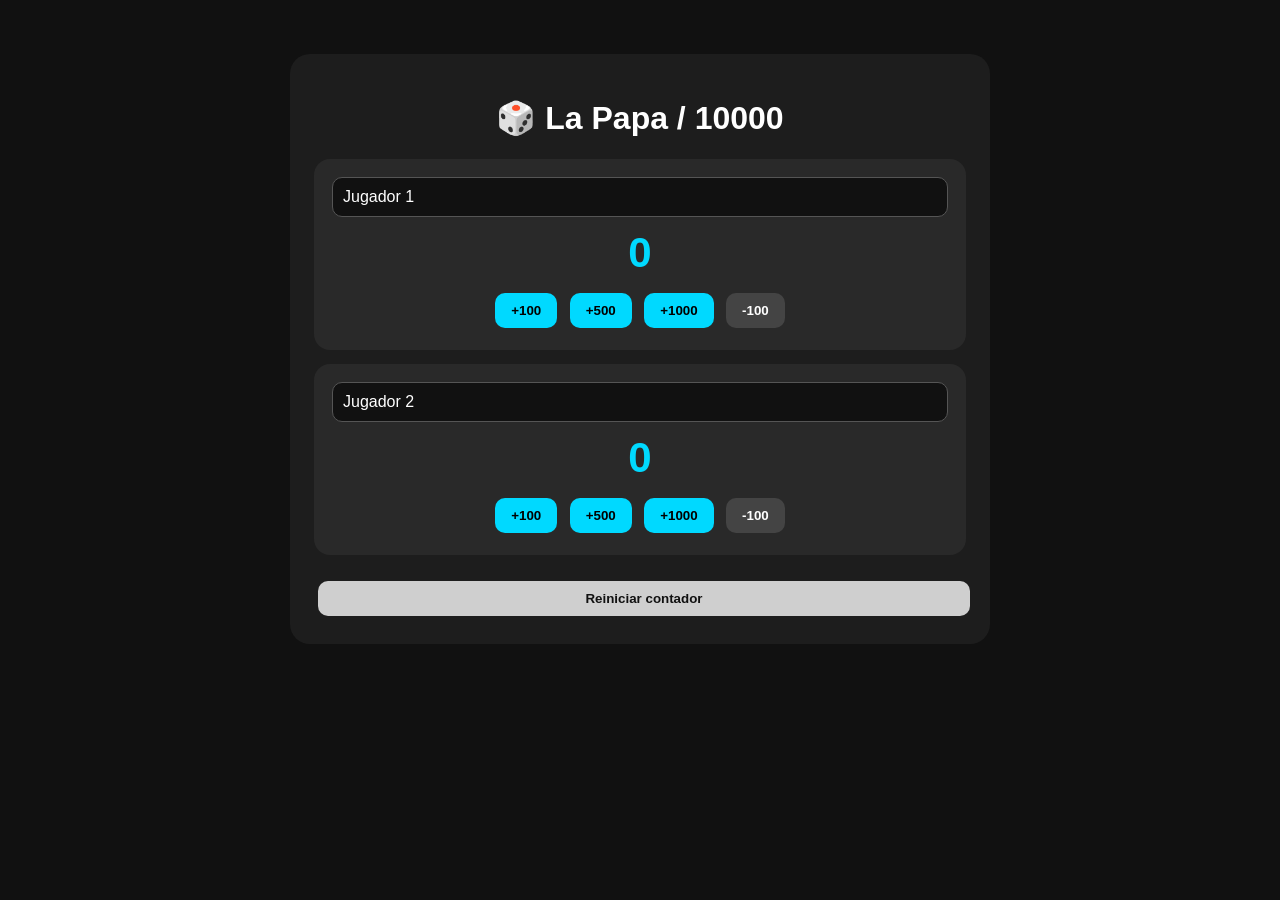
==== contador.html @ 62fe68de "Agregar contador para La Papa / 10000" ====
<!DOCTYPE html>
<html lang="es">
<head>
    <meta charset="UTF-8">
    <meta name="viewport" content="width=device-width, initial-scale=1.0">
    <title>Contador - La Papa / 10000</title>
    <style>
        * { box-sizing: border-box; }
        body {
            margin: 0;
            font-family: Arial, sans-serif;
            background: #111;
            color: white;
            padding: 24px;
        }
        .contenedor {
            width: 100%;
            max-width: 700px;
            margin: 30px auto;
            background: #1d1d1d;
            padding: 24px;
            border-radius: 20px;
        }
        h1 { text-align: center; }
        .jugador {
            background: #292929;
            padding: 18px;
            margin: 14px 0;
            border-radius: 16px;
        }
        .nombre {
            width: 100%;
            padding: 10px;
            border-radius: 10px;
            border: 1px solid #555;
            background: #111;
            color: white;
            font-size: 16px;
        }
        .puntos {
            font-size: 42px;
            text-align: center;
            margin: 12px 0;
            font-weight: bold;
            color: #00d9ff;
        }
        button {
            padding: 10px 16px;
            margin: 4px;
            border: none;
            border-radius: 10px;
            cursor: pointer;
            font-weight: bold;
        }
        .botones { text-align: center; }
        .sumar { background: #00d9ff; color: #000; }
        .restar { background: #444; color: white; }
        .reiniciar { background: #cfcfcf; color: #111; width: 100%; margin-top: 12px; }
    </style>
</head>
<body>
    <main class="contenedor">
        <h1>🎲 La Papa / 10000</h1>

        <div class="jugador">
            <input class="nombre" value="Jugador 1" aria-label="Nombre del jugador 1">
            <div class="puntos" id="puntos1">0</div>
            <div class="botones">
                <button class="sumar" onclick="cambiar(1, 100)">+100</button>
                <button class="sumar" onclick="cambiar(1, 500)">+500</button>
                <button class="sumar" onclick="cambiar(1, 1000)">+1000</button>
                <button class="restar" onclick="cambiar(1, -100)">-100</button>
            </div>
        </div>

        <div class="jugador">
            <input class="nombre" value="Jugador 2" aria-label="Nombre del jugador 2">
            <div class="puntos" id="puntos2">0</div>
            <div class="botones">
                <button class="sumar" onclick="cambiar(2, 100)">+100</button>
                <button class="sumar" onclick="cambiar(2, 500)">+500</button>
                <button class="sumar" onclick="cambiar(2, 1000)">+1000</button>
                <button class="restar" onclick="cambiar(2, -100)">-100</button>
            </div>
        </div>

        <button class="reiniciar" onclick="reiniciar()">Reiniciar contador</button>
    </main>

    <script>
        let puntos = [0, 0];

        function cambiar(jugador, cantidad) {
            puntos[jugador - 1] += cantidad;
            document.getElementById('puntos' + jugador).textContent = puntos[jugador - 1];
        }

        function reiniciar() {
            puntos = [0, 0];
            document.getElementById('puntos1').textContent = '0';
            document.getElementById('puntos2').textContent = '0';
        }
    </script>
</body>
</html>
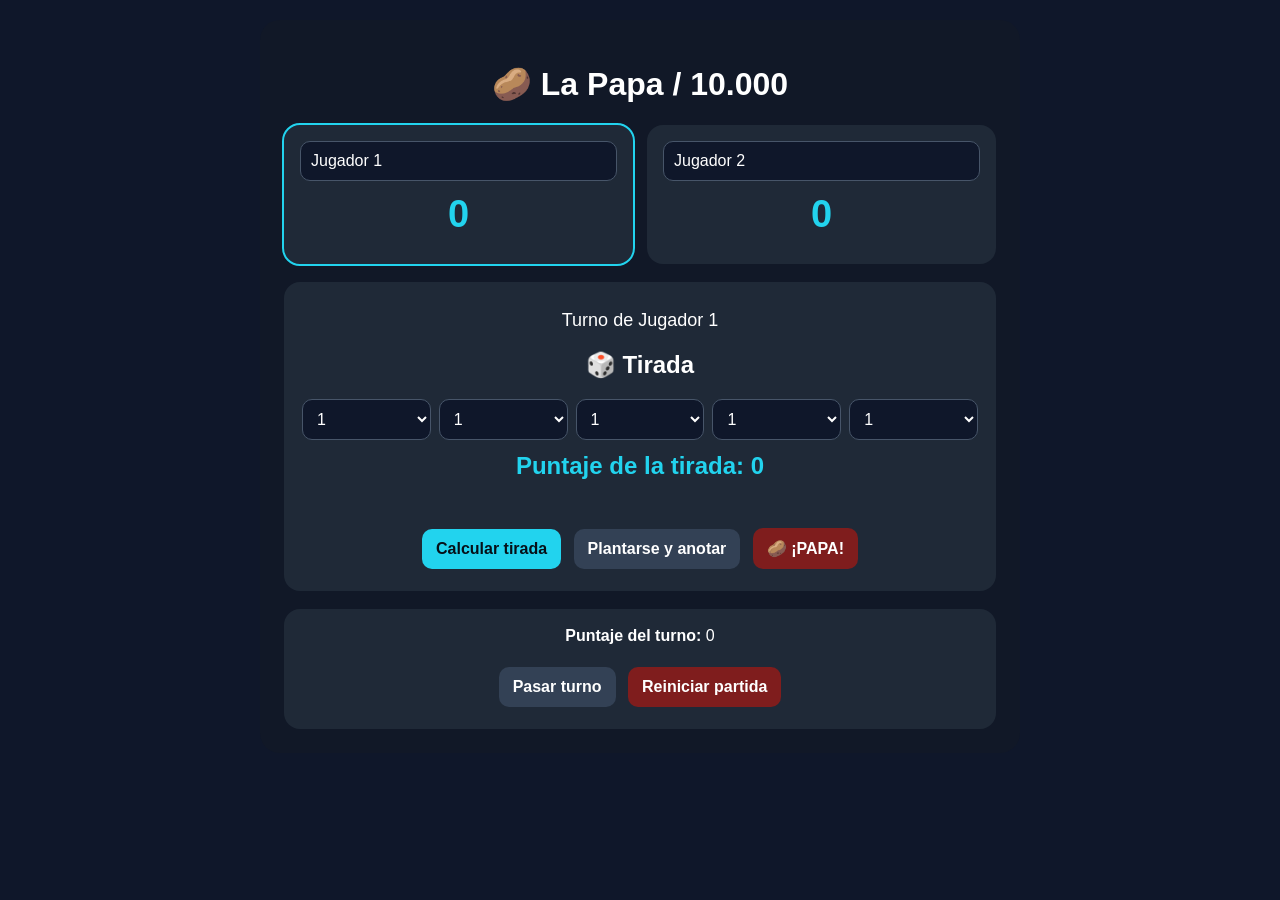
==== commit b51114e5: "Rehacer contador de La Papa siguiendo las reglas" ====
--- a/contador.html
+++ b/contador.html
@@ -3,103 +3,270 @@
 <head>
     <meta charset="UTF-8">
     <meta name="viewport" content="width=device-width, initial-scale=1.0">
-    <title>Contador - La Papa / 10000</title>
+    <title>La Papa / 10.000</title>
     <style>
         * { box-sizing: border-box; }
         body {
             margin: 0;
+            padding: 20px;
             font-family: Arial, sans-serif;
-            background: #111;
+            background: #0f172a;
             color: white;
-            padding: 24px;
         }
         .contenedor {
-            width: 100%;
-            max-width: 700px;
-            margin: 30px auto;
-            background: #1d1d1d;
+            max-width: 760px;
+            margin: auto;
+            background: #111827;
             padding: 24px;
             border-radius: 20px;
         }
-        h1 { text-align: center; }
+        h1, h2 { text-align: center; }
+        .jugadores {
+            display: grid;
+            grid-template-columns: repeat(2, 1fr);
+            gap: 14px;
+        }
         .jugador {
-            background: #292929;
-            padding: 18px;
-            margin: 14px 0;
+            background: #1f2937;
+            padding: 16px;
             border-radius: 16px;
-        }
-        .nombre {
+            text-align: center;
+        }
+        input, select, button {
+            font: inherit;
+        }
+        .nombre, select {
             width: 100%;
             padding: 10px;
+            border: 1px solid #475569;
             border-radius: 10px;
-            border: 1px solid #555;
-            background: #111;
+            background: #0f172a;
             color: white;
-            font-size: 16px;
         }
         .puntos {
-            font-size: 42px;
-            text-align: center;
+            font-size: 38px;
+            font-weight: bold;
+            color: #22d3ee;
             margin: 12px 0;
-            font-weight: bold;
-            color: #00d9ff;
+        }
+        .activo {
+            outline: 2px solid #22d3ee;
+        }
+        .seccion {
+            margin-top: 18px;
+            padding: 18px;
+            background: #1f2937;
+            border-radius: 16px;
+        }
+        .dados {
+            display: grid;
+            grid-template-columns: repeat(5, 1fr);
+            gap: 8px;
+            margin: 12px 0;
         }
         button {
-            padding: 10px 16px;
-            margin: 4px;
-            border: none;
+            padding: 11px 14px;
+            border: 0;
             border-radius: 10px;
             cursor: pointer;
             font-weight: bold;
-        }
-        .botones { text-align: center; }
-        .sumar { background: #00d9ff; color: #000; }
-        .restar { background: #444; color: white; }
-        .reiniciar { background: #cfcfcf; color: #111; width: 100%; margin-top: 12px; }
+            margin: 4px;
+        }
+        .principal { background: #22d3ee; color: #061018; }
+        .secundario { background: #334155; color: white; }
+        .peligro { background: #7f1d1d; color: white; }
+        .turno {
+            text-align: center;
+            font-size: 18px;
+            margin: 10px 0;
+        }
+        .resultado {
+            text-align: center;
+            font-size: 24px;
+            color: #22d3ee;
+            font-weight: bold;
+        }
+        .mensaje {
+            text-align: center;
+            min-height: 24px;
+            margin: 10px 0;
+        }
+        @media (max-width: 600px) {
+            .jugadores, .dados { grid-template-columns: 1fr; }
+            .dados { grid-template-columns: repeat(5, 1fr); }
+        }
     </style>
 </head>
 <body>
-    <main class="contenedor">
-        <h1>🎲 La Papa / 10000</h1>
-
-        <div class="jugador">
-            <input class="nombre" value="Jugador 1" aria-label="Nombre del jugador 1">
+<main class="contenedor">
+    <h1>🥔 La Papa / 10.000</h1>
+
+    <div class="jugadores">
+        <section class="jugador activo" id="jugador1">
+            <input class="nombre" id="nombre1" value="Jugador 1">
             <div class="puntos" id="puntos1">0</div>
-            <div class="botones">
-                <button class="sumar" onclick="cambiar(1, 100)">+100</button>
-                <button class="sumar" onclick="cambiar(1, 500)">+500</button>
-                <button class="sumar" onclick="cambiar(1, 1000)">+1000</button>
-                <button class="restar" onclick="cambiar(1, -100)">-100</button>
-            </div>
+        </section>
+        <section class="jugador" id="jugador2">
+            <input class="nombre" id="nombre2" value="Jugador 2">
+            <div class="puntos" id="puntos2">0</div>
+        </section>
+    </div>
+
+    <section class="seccion">
+        <div class="turno" id="turno">Turno de Jugador 1</div>
+        <h2>🎲 Tirada</h2>
+        <div class="dados">
+            <select class="dado"><option>1</option><option>2</option><option>3</option><option>4</option><option>5</option><option>6</option></select>
+            <select class="dado"><option>1</option><option>2</option><option>3</option><option>4</option><option>5</option><option>6</option></select>
+            <select class="dado"><option>1</option><option>2</option><option>3</option><option>4</option><option>5</option><option>6</option></select>
+            <select class="dado"><option>1</option><option>2</option><option>3</option><option>4</option><option>5</option><option>6</option></select>
+            <select class="dado"><option>1</option><option>2</option><option>3</option><option>4</option><option>5</option><option>6</option></select>
         </div>
-
-        <div class="jugador">
-            <input class="nombre" value="Jugador 2" aria-label="Nombre del jugador 2">
-            <div class="puntos" id="puntos2">0</div>
-            <div class="botones">
-                <button class="sumar" onclick="cambiar(2, 100)">+100</button>
-                <button class="sumar" onclick="cambiar(2, 500)">+500</button>
-                <button class="sumar" onclick="cambiar(2, 1000)">+1000</button>
-                <button class="restar" onclick="cambiar(2, -100)">-100</button>
-            </div>
+        <div class="resultado" id="resultado">Puntaje de la tirada: 0</div>
+        <div class="mensaje" id="mensaje"></div>
+        <div style="text-align:center">
+            <button class="principal" onclick="calcularTirada()">Calcular tirada</button>
+            <button class="secundario" onclick="plantarse()">Plantarse y anotar</button>
+            <button class="peligro" onclick="papa()">🥔 ¡PAPA!</button>
         </div>
-
-        <button class="reiniciar" onclick="reiniciar()">Reiniciar contador</button>
-    </main>
-
-    <script>
-        let puntos = [0, 0];
-
-        function cambiar(jugador, cantidad) {
-            puntos[jugador - 1] += cantidad;
-            document.getElementById('puntos' + jugador).textContent = puntos[jugador - 1];
-        }
-
-        function reiniciar() {
-            puntos = [0, 0];
-            document.getElementById('puntos1').textContent = '0';
-            document.getElementById('puntos2').textContent = '0';
-        }
-    </script>
+    </section>
+
+    <section class="seccion">
+        <div style="text-align:center">
+            <strong>Puntaje del turno: </strong><span id="puntajeTurno">0</span>
+            <br><br>
+            <button class="secundario" onclick="pasarTurno()">Pasar turno</button>
+            <button class="peligro" onclick="reiniciar()">Reiniciar partida</button>
+        </div>
+    </section>
+</main>
+
+<script>
+    const dados = document.querySelectorAll('.dado');
+    let puntos = [0, 0];
+    let jugadorActual = 0;
+    let turnoPuntos = 0;
+    let yaEntro = [false, false];
+
+    function nombre() {
+        return document.getElementById('nombre' + (jugadorActual + 1)).value || ('Jugador ' + (jugadorActual + 1));
+    }
+
+    function calcularPuntaje(valores) {
+        const cuenta = [0, 0, 0, 0, 0, 0, 0];
+        valores.forEach(v => cuenta[v]++);
+        let puntaje = 0;
+
+        // Escalera de 1 a 5 o de 2 a 6: 500 puntos.
+        if (valores.length === 5 &&
+            ((cuenta[1] && cuenta[2] && cuenta[3] && cuenta[4] && cuenta[5]) ||
+             (cuenta[2] && cuenta[3] && cuenta[4] && cuenta[5] && cuenta[6]))) {
+            return 500;
+        }
+
+        // Tríos. Se cuentan por tirada, sin mezclar dados de tiradas distintas.
+        for (let n = 1; n <= 6; n++) {
+            if (cuenta[n] >= 3) {
+                puntaje += n === 1 ? 1000 : n * 100;
+                if (cuenta[n] === 4) puntaje += n === 1 ? 1000 : n * 100;
+                if (cuenta[n] === 5) puntaje += n === 1 ? 1000 : n * 100;
+            }
+        }
+
+        // Unos y cincos que no forman parte de un trío.
+        if (cuenta[1] < 3) puntaje += cuenta[1] * 100;
+        if (cuenta[5] < 3) puntaje += cuenta[5] * 50;
+
+        return puntaje;
+    }
+
+    function calcularTirada() {
+        const valores = [...dados].map(d => Number(d.value));
+        const puntosTirada = calcularPuntaje(valores);
+        document.getElementById('resultado').textContent = 'Puntaje de la tirada: ' + puntosTirada;
+
+        if (puntosTirada === 0) {
+            document.getElementById('mensaje').textContent = 'No hay combinación que puntúe: perdés los puntos del turno.';
+            return;
+        }
+
+        turnoPuntos += puntosTirada;
+        document.getElementById('puntajeTurno').textContent = turnoPuntos;
+        document.getElementById('mensaje').textContent = 'Sumaste ' + puntosTirada + ' al turno. Podés seguir o plantarte.';
+
+        if (valores.every(v => v === 1 || v === 5 || valores.filter(x => x === v).length >= 3)) {
+            document.getElementById('mensaje').textContent += ' ¡Los 5 dados puntúan! Podés volver a tirar los 5.';
+        }
+    }
+
+    function plantarse() {
+        if (turnoPuntos === 0) {
+            document.getElementById('mensaje').textContent = 'Primero necesitás conseguir puntos en el turno.';
+            return;
+        }
+
+        if (!yaEntro[jugadorActual]) {
+            if (turnoPuntos < 750) {
+                document.getElementById('mensaje').textContent = 'Necesitás al menos 750 puntos en un solo turno para empezar a anotar.';
+                return;
+            }
+            yaEntro[jugadorActual] = true;
+        }
+
+        puntos[jugadorActual] += turnoPuntos;
+        actualizarMarcador();
+
+        if (puntos[jugadorActual] >= 5000) {
+            document.getElementById('mensaje').textContent = nombre() + ' llegó a 5000 y gana la partida. 🏆';
+            document.querySelectorAll('button').forEach(b => b.disabled = true);
+            return;
+        }
+
+        pasarTurno();
+    }
+
+    function papa() {
+        turnoPuntos = 0;
+        document.getElementById('puntajeTurno').textContent = '0';
+        document.getElementById('resultado').textContent = 'Puntaje de la tirada: 0';
+        document.getElementById('mensaje').textContent = '¡PAPA! Perdés todo lo acumulado en este turno.';
+        cambiarJugador();
+    }
+
+    function pasarTurno() {
+        turnoPuntos = 0;
+        document.getElementById('puntajeTurno').textContent = '0';
+        document.getElementById('resultado').textContent = 'Puntaje de la tirada: 0';
+        document.getElementById('mensaje').textContent = '';
+        cambiarJugador();
+    }
+
+    function cambiarJugador() {
+        jugadorActual = jugadorActual === 0 ? 1 : 0;
+        document.getElementById('jugador1').classList.toggle('activo', jugadorActual === 0);
+        document.getElementById('jugador2').classList.toggle('activo', jugadorActual === 1);
+        document.getElementById('turno').textContent = 'Turno de ' + nombre();
+    }
+
+    function actualizarMarcador() {
+        document.getElementById('puntos1').textContent = puntos[0];
+        document.getElementById('puntos2').textContent = puntos[1];
+    }
+
+    function reiniciar() {
+        puntos = [0, 0];
+        yaEntro = [false, false];
+        jugadorActual = 0;
+        turnoPuntos = 0;
+        actualizarMarcador();
+        document.getElementById('puntajeTurno').textContent = '0';
+        document.getElementById('resultado').textContent = 'Puntaje de la tirada: 0';
+        document.getElementById('mensaje').textContent = '';
+        document.getElementById('turno').textContent = 'Turno de ' + nombre();
+        document.getElementById('jugador1').classList.add('activo');
+        document.getElementById('jugador2').classList.remove('activo');
+        document.querySelectorAll('button').forEach(b => b.disabled = false);
+    }
+</script>
 </body>
 </html>
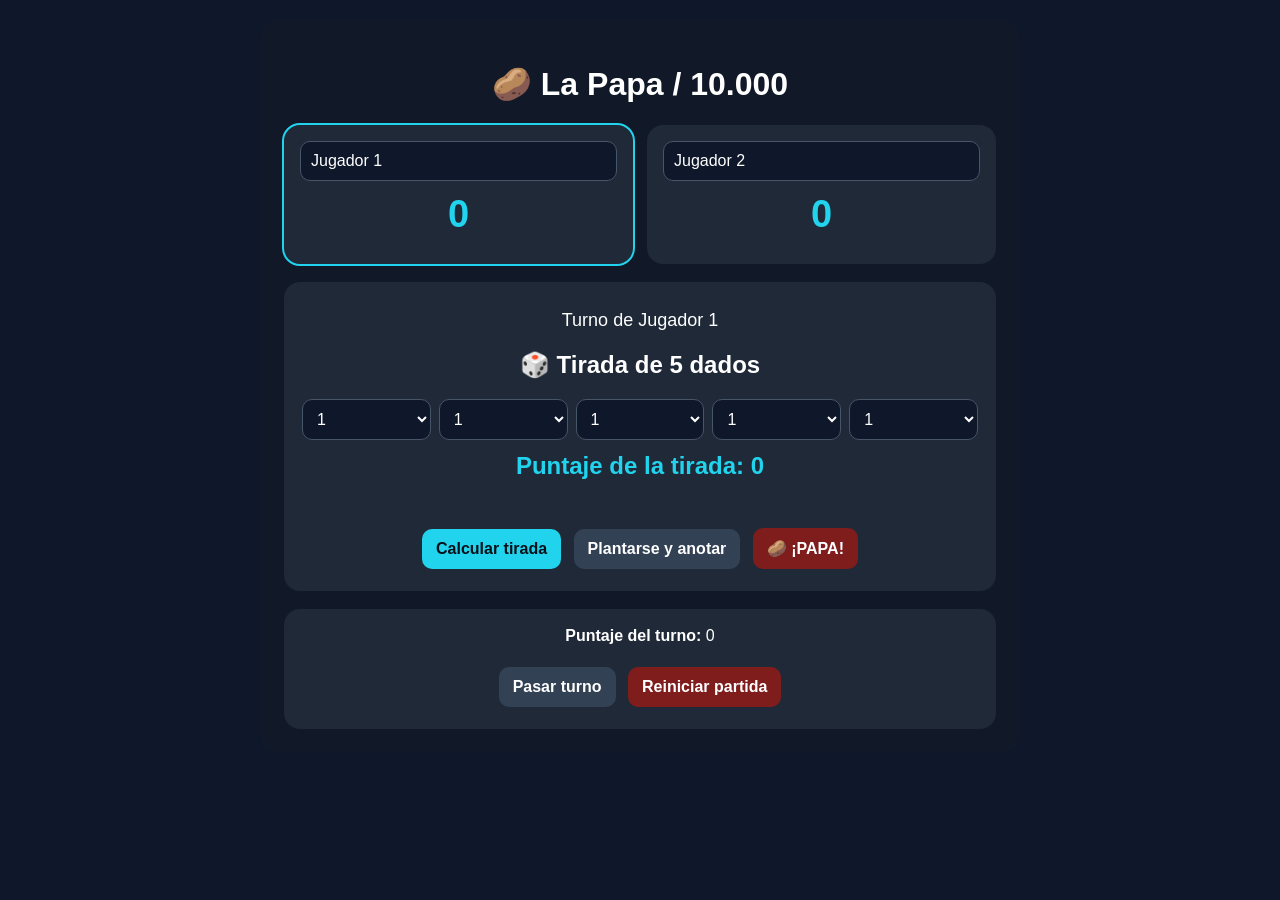
==== commit 7e5bb787: "Corregir puntuacion de La Papa" ====
--- a/contador.html
+++ b/contador.html
@@ -6,95 +6,26 @@
     <title>La Papa / 10.000</title>
     <style>
         * { box-sizing: border-box; }
-        body {
-            margin: 0;
-            padding: 20px;
-            font-family: Arial, sans-serif;
-            background: #0f172a;
-            color: white;
-        }
-        .contenedor {
-            max-width: 760px;
-            margin: auto;
-            background: #111827;
-            padding: 24px;
-            border-radius: 20px;
-        }
+        body { margin: 0; padding: 20px; font-family: Arial, sans-serif; background: #0f172a; color: white; }
+        .contenedor { max-width: 760px; margin: auto; background: #111827; padding: 24px; border-radius: 20px; }
         h1, h2 { text-align: center; }
-        .jugadores {
-            display: grid;
-            grid-template-columns: repeat(2, 1fr);
-            gap: 14px;
-        }
-        .jugador {
-            background: #1f2937;
-            padding: 16px;
-            border-radius: 16px;
-            text-align: center;
-        }
-        input, select, button {
-            font: inherit;
-        }
-        .nombre, select {
-            width: 100%;
-            padding: 10px;
-            border: 1px solid #475569;
-            border-radius: 10px;
-            background: #0f172a;
-            color: white;
-        }
-        .puntos {
-            font-size: 38px;
-            font-weight: bold;
-            color: #22d3ee;
-            margin: 12px 0;
-        }
-        .activo {
-            outline: 2px solid #22d3ee;
-        }
-        .seccion {
-            margin-top: 18px;
-            padding: 18px;
-            background: #1f2937;
-            border-radius: 16px;
-        }
-        .dados {
-            display: grid;
-            grid-template-columns: repeat(5, 1fr);
-            gap: 8px;
-            margin: 12px 0;
-        }
-        button {
-            padding: 11px 14px;
-            border: 0;
-            border-radius: 10px;
-            cursor: pointer;
-            font-weight: bold;
-            margin: 4px;
-        }
+        .jugadores { display: grid; grid-template-columns: repeat(2, 1fr); gap: 14px; }
+        .jugador { background: #1f2937; padding: 16px; border-radius: 16px; text-align: center; }
+        input, select, button { font: inherit; }
+        .nombre, select { width: 100%; padding: 10px; border: 1px solid #475569; border-radius: 10px; background: #0f172a; color: white; }
+        .puntos { font-size: 38px; font-weight: bold; color: #22d3ee; margin: 12px 0; }
+        .activo { outline: 2px solid #22d3ee; }
+        .seccion { margin-top: 18px; padding: 18px; background: #1f2937; border-radius: 16px; }
+        .dados { display: grid; grid-template-columns: repeat(5, 1fr); gap: 8px; margin: 12px 0; }
+        button { padding: 11px 14px; border: 0; border-radius: 10px; cursor: pointer; font-weight: bold; margin: 4px; }
         .principal { background: #22d3ee; color: #061018; }
         .secundario { background: #334155; color: white; }
         .peligro { background: #7f1d1d; color: white; }
-        .turno {
-            text-align: center;
-            font-size: 18px;
-            margin: 10px 0;
-        }
-        .resultado {
-            text-align: center;
-            font-size: 24px;
-            color: #22d3ee;
-            font-weight: bold;
-        }
-        .mensaje {
-            text-align: center;
-            min-height: 24px;
-            margin: 10px 0;
-        }
-        @media (max-width: 600px) {
-            .jugadores, .dados { grid-template-columns: 1fr; }
-            .dados { grid-template-columns: repeat(5, 1fr); }
-        }
+        .turno, .resultado, .mensaje { text-align: center; }
+        .turno { font-size: 18px; margin: 10px 0; }
+        .resultado { font-size: 24px; color: #22d3ee; font-weight: bold; }
+        .mensaje { min-height: 24px; margin: 10px 0; }
+        @media (max-width: 600px) { .jugadores { grid-template-columns: 1fr; } }
     </style>
 </head>
 <body>
@@ -114,7 +45,7 @@
 
     <section class="seccion">
         <div class="turno" id="turno">Turno de Jugador 1</div>
-        <h2>🎲 Tirada</h2>
+        <h2>🎲 Tirada de 5 dados</h2>
         <div class="dados">
             <select class="dado"><option>1</option><option>2</option><option>3</option><option>4</option><option>5</option><option>6</option></select>
             <select class="dado"><option>1</option><option>2</option><option>3</option><option>4</option><option>5</option><option>6</option></select>
@@ -157,27 +88,38 @@
         valores.forEach(v => cuenta[v]++);
         let puntaje = 0;
 
-        // Escalera de 1 a 5 o de 2 a 6: 500 puntos.
-        if (valores.length === 5 &&
-            ((cuenta[1] && cuenta[2] && cuenta[3] && cuenta[4] && cuenta[5]) ||
-             (cuenta[2] && cuenta[3] && cuenta[4] && cuenta[5] && cuenta[6]))) {
+        // En esta versión de La Papa, una escalera de 5 dados vale 500.
+        if ((cuenta[1] && cuenta[2] && cuenta[3] && cuenta[4] && cuenta[5]) ||
+            (cuenta[2] && cuenta[3] && cuenta[4] && cuenta[5] && cuenta[6])) {
             return 500;
         }
 
-        // Tríos. Se cuentan por tirada, sin mezclar dados de tiradas distintas.
+        // Un trío cuenta una sola vez por cada número.
         for (let n = 1; n <= 6; n++) {
             if (cuenta[n] >= 3) {
                 puntaje += n === 1 ? 1000 : n * 100;
-                if (cuenta[n] === 4) puntaje += n === 1 ? 1000 : n * 100;
-                if (cuenta[n] === 5) puntaje += n === 1 ? 1000 : n * 100;
             }
         }
 
-        // Unos y cincos que no forman parte de un trío.
+        // Los unos y cincos que no forman parte de un trío también puntúan.
         if (cuenta[1] < 3) puntaje += cuenta[1] * 100;
         if (cuenta[5] < 3) puntaje += cuenta[5] * 50;
 
         return puntaje;
+    }
+
+    function todosPuntuan(valores) {
+        const cuenta = [0, 0, 0, 0, 0, 0, 0];
+        valores.forEach(v => cuenta[v]++);
+        if (valores.length === 5 &&
+            ((cuenta[1] && cuenta[2] && cuenta[3] && cuenta[4] && cuenta[5]) ||
+             (cuenta[2] && cuenta[3] && cuenta[4] && cuenta[5] && cuenta[6]))) return true;
+        let puntuantes = 0;
+        for (let n = 1; n <= 6; n++) {
+            if (cuenta[n] >= 3) puntuantes += 3;
+            if (n === 1 || n === 5) puntuantes += Math.max(0, cuenta[n] - 3);
+        }
+        return puntuantes === 5;
     }
 
     function calcularTirada() {
@@ -186,7 +128,10 @@
         document.getElementById('resultado').textContent = 'Puntaje de la tirada: ' + puntosTirada;
 
         if (puntosTirada === 0) {
-            document.getElementById('mensaje').textContent = 'No hay combinación que puntúe: perdés los puntos del turno.';
+            document.getElementById('mensaje').textContent = '¡PAPA! No salió ningún 1, 5, trío ni escalera. Perdés el turno.';
+            turnoPuntos = 0;
+            document.getElementById('puntajeTurno').textContent = '0';
+            cambiarJugador();
             return;
         }
 
@@ -194,25 +139,23 @@
         document.getElementById('puntajeTurno').textContent = turnoPuntos;
         document.getElementById('mensaje').textContent = 'Sumaste ' + puntosTirada + ' al turno. Podés seguir o plantarte.';
 
-        if (valores.every(v => v === 1 || v === 5 || valores.filter(x => x === v).length >= 3)) {
+        if (todosPuntuan(valores)) {
             document.getElementById('mensaje').textContent += ' ¡Los 5 dados puntúan! Podés volver a tirar los 5.';
         }
     }
 
     function plantarse() {
         if (turnoPuntos === 0) {
-            document.getElementById('mensaje').textContent = 'Primero necesitás conseguir puntos en el turno.';
+            document.getElementById('mensaje').textContent = 'Primero conseguí puntos en el turno.';
             return;
         }
-
         if (!yaEntro[jugadorActual]) {
             if (turnoPuntos < 750) {
-                document.getElementById('mensaje').textContent = 'Necesitás al menos 750 puntos en un solo turno para empezar a anotar.';
+                document.getElementById('mensaje').textContent = 'Para empezar a anotar necesitás 750 puntos o más en un solo turno.';
                 return;
             }
             yaEntro[jugadorActual] = true;
         }
-
         puntos[jugadorActual] += turnoPuntos;
         actualizarMarcador();
 
@@ -221,7 +164,6 @@
             document.querySelectorAll('button').forEach(b => b.disabled = true);
             return;
         }
-
         pasarTurno();
     }
 
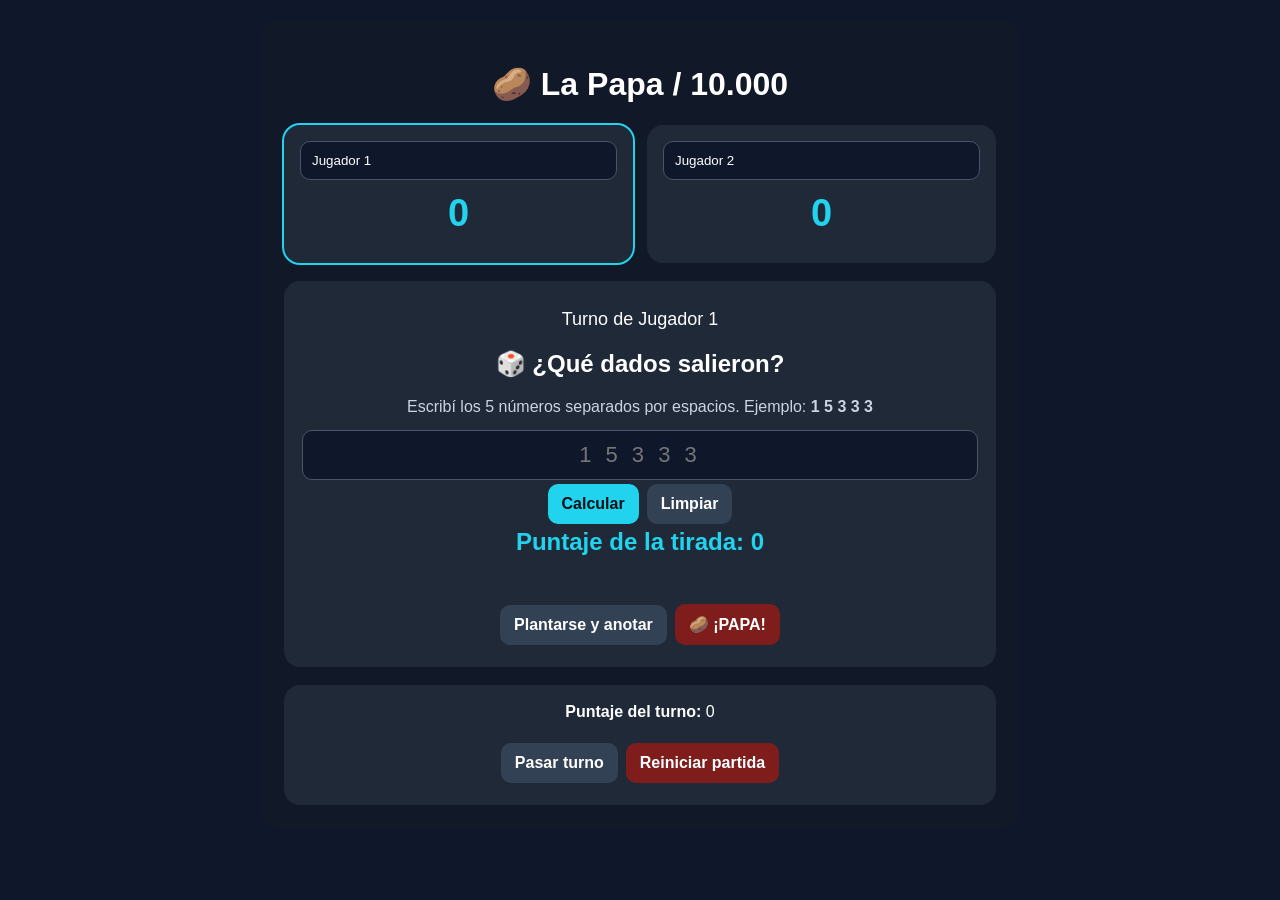
==== commit f527865b: "Mejorar calculadora de dados y corregir meta a 10000" ====
--- a/contador.html
+++ b/contador.html
@@ -1,214 +1,46 @@
 <!DOCTYPE html>
 <html lang="es">
 <head>
-    <meta charset="UTF-8">
-    <meta name="viewport" content="width=device-width, initial-scale=1.0">
-    <title>La Papa / 10.000</title>
-    <style>
-        * { box-sizing: border-box; }
-        body { margin: 0; padding: 20px; font-family: Arial, sans-serif; background: #0f172a; color: white; }
-        .contenedor { max-width: 760px; margin: auto; background: #111827; padding: 24px; border-radius: 20px; }
-        h1, h2 { text-align: center; }
-        .jugadores { display: grid; grid-template-columns: repeat(2, 1fr); gap: 14px; }
-        .jugador { background: #1f2937; padding: 16px; border-radius: 16px; text-align: center; }
-        input, select, button { font: inherit; }
-        .nombre, select { width: 100%; padding: 10px; border: 1px solid #475569; border-radius: 10px; background: #0f172a; color: white; }
-        .puntos { font-size: 38px; font-weight: bold; color: #22d3ee; margin: 12px 0; }
-        .activo { outline: 2px solid #22d3ee; }
-        .seccion { margin-top: 18px; padding: 18px; background: #1f2937; border-radius: 16px; }
-        .dados { display: grid; grid-template-columns: repeat(5, 1fr); gap: 8px; margin: 12px 0; }
-        button { padding: 11px 14px; border: 0; border-radius: 10px; cursor: pointer; font-weight: bold; margin: 4px; }
-        .principal { background: #22d3ee; color: #061018; }
-        .secundario { background: #334155; color: white; }
-        .peligro { background: #7f1d1d; color: white; }
-        .turno, .resultado, .mensaje { text-align: center; }
-        .turno { font-size: 18px; margin: 10px 0; }
-        .resultado { font-size: 24px; color: #22d3ee; font-weight: bold; }
-        .mensaje { min-height: 24px; margin: 10px 0; }
-        @media (max-width: 600px) { .jugadores { grid-template-columns: 1fr; } }
-    </style>
+<meta charset="UTF-8"><meta name="viewport" content="width=device-width,initial-scale=1.0">
+<title>La Papa / 10.000</title>
+<style>
+*{box-sizing:border-box}body{margin:0;padding:20px;font-family:Arial,sans-serif;background:#0f172a;color:white}.contenedor{max-width:760px;margin:auto;background:#111827;padding:24px;border-radius:20px}h1,h2{text-align:center}.jugadores{display:grid;grid-template-columns:repeat(2,1fr);gap:14px}.jugador{background:#1f2937;padding:16px;border-radius:16px;text-align:center}.nombre,#entradaDados{width:100%;padding:11px;border:1px solid #475569;border-radius:10px;background:#0f172a;color:white}.puntos{font-size:38px;font-weight:bold;color:#22d3ee;margin:12px 0}.activo{outline:2px solid #22d3ee}.seccion{margin-top:18px;padding:18px;background:#1f2937;border-radius:16px}.ayuda{text-align:center;color:#cbd5e1;margin:8px 0 14px}#entradaDados{font-size:22px;text-align:center;letter-spacing:4px}button{font:inherit;padding:11px 14px;border:0;border-radius:10px;cursor:pointer;font-weight:bold;margin:4px}.principal{background:#22d3ee;color:#061018}.secundario{background:#334155;color:white}.peligro{background:#7f1d1d;color:white}.turno,.resultado,.mensaje{text-align:center}.turno{font-size:18px;margin:10px 0}.resultado{font-size:24px;color:#22d3ee;font-weight:bold}.mensaje{min-height:24px;margin:10px 0}@media(max-width:600px){.jugadores{grid-template-columns:1fr}}
+</style>
 </head>
 <body>
 <main class="contenedor">
-    <h1>🥔 La Papa / 10.000</h1>
-
-    <div class="jugadores">
-        <section class="jugador activo" id="jugador1">
-            <input class="nombre" id="nombre1" value="Jugador 1">
-            <div class="puntos" id="puntos1">0</div>
-        </section>
-        <section class="jugador" id="jugador2">
-            <input class="nombre" id="nombre2" value="Jugador 2">
-            <div class="puntos" id="puntos2">0</div>
-        </section>
-    </div>
-
-    <section class="seccion">
-        <div class="turno" id="turno">Turno de Jugador 1</div>
-        <h2>🎲 Tirada de 5 dados</h2>
-        <div class="dados">
-            <select class="dado"><option>1</option><option>2</option><option>3</option><option>4</option><option>5</option><option>6</option></select>
-            <select class="dado"><option>1</option><option>2</option><option>3</option><option>4</option><option>5</option><option>6</option></select>
-            <select class="dado"><option>1</option><option>2</option><option>3</option><option>4</option><option>5</option><option>6</option></select>
-            <select class="dado"><option>1</option><option>2</option><option>3</option><option>4</option><option>5</option><option>6</option></select>
-            <select class="dado"><option>1</option><option>2</option><option>3</option><option>4</option><option>5</option><option>6</option></select>
-        </div>
-        <div class="resultado" id="resultado">Puntaje de la tirada: 0</div>
-        <div class="mensaje" id="mensaje"></div>
-        <div style="text-align:center">
-            <button class="principal" onclick="calcularTirada()">Calcular tirada</button>
-            <button class="secundario" onclick="plantarse()">Plantarse y anotar</button>
-            <button class="peligro" onclick="papa()">🥔 ¡PAPA!</button>
-        </div>
-    </section>
-
-    <section class="seccion">
-        <div style="text-align:center">
-            <strong>Puntaje del turno: </strong><span id="puntajeTurno">0</span>
-            <br><br>
-            <button class="secundario" onclick="pasarTurno()">Pasar turno</button>
-            <button class="peligro" onclick="reiniciar()">Reiniciar partida</button>
-        </div>
-    </section>
+<h1>🥔 La Papa / 10.000</h1>
+<div class="jugadores">
+<section class="jugador activo" id="jugador1"><input class="nombre" id="nombre1" value="Jugador 1"><div class="puntos" id="puntos1">0</div></section>
+<section class="jugador" id="jugador2"><input class="nombre" id="nombre2" value="Jugador 2"><div class="puntos" id="puntos2">0</div></section>
+</div>
+<section class="seccion">
+<div class="turno" id="turno">Turno de Jugador 1</div>
+<h2>🎲 ¿Qué dados salieron?</h2>
+<p class="ayuda">Escribí los 5 números separados por espacios. Ejemplo: <b>1 5 3 3 3</b></p>
+<input id="entradaDados" inputmode="numeric" maxlength="9" placeholder="1 5 3 3 3" aria-label="Números de los cinco dados">
+<div style="text-align:center"><button class="principal" onclick="calcularTirada()">Calcular</button><button class="secundario" onclick="limpiarDados()">Limpiar</button></div>
+<div class="resultado" id="resultado">Puntaje de la tirada: 0</div><div class="mensaje" id="mensaje"></div>
+<div style="text-align:center"><button class="secundario" onclick="plantarse()">Plantarse y anotar</button><button class="peligro" onclick="papa()">🥔 ¡PAPA!</button></div>
+</section>
+<section class="seccion"><div style="text-align:center"><strong>Puntaje del turno: </strong><span id="puntajeTurno">0</span><br><br><button class="secundario" onclick="pasarTurno()">Pasar turno</button><button class="peligro" onclick="reiniciar()">Reiniciar partida</button></div></section>
 </main>
-
 <script>
-    const dados = document.querySelectorAll('.dado');
-    let puntos = [0, 0];
-    let jugadorActual = 0;
-    let turnoPuntos = 0;
-    let yaEntro = [false, false];
-
-    function nombre() {
-        return document.getElementById('nombre' + (jugadorActual + 1)).value || ('Jugador ' + (jugadorActual + 1));
-    }
-
-    function calcularPuntaje(valores) {
-        const cuenta = [0, 0, 0, 0, 0, 0, 0];
-        valores.forEach(v => cuenta[v]++);
-        let puntaje = 0;
-
-        // En esta versión de La Papa, una escalera de 5 dados vale 500.
-        if ((cuenta[1] && cuenta[2] && cuenta[3] && cuenta[4] && cuenta[5]) ||
-            (cuenta[2] && cuenta[3] && cuenta[4] && cuenta[5] && cuenta[6])) {
-            return 500;
-        }
-
-        // Un trío cuenta una sola vez por cada número.
-        for (let n = 1; n <= 6; n++) {
-            if (cuenta[n] >= 3) {
-                puntaje += n === 1 ? 1000 : n * 100;
-            }
-        }
-
-        // Los unos y cincos que no forman parte de un trío también puntúan.
-        if (cuenta[1] < 3) puntaje += cuenta[1] * 100;
-        if (cuenta[5] < 3) puntaje += cuenta[5] * 50;
-
-        return puntaje;
-    }
-
-    function todosPuntuan(valores) {
-        const cuenta = [0, 0, 0, 0, 0, 0, 0];
-        valores.forEach(v => cuenta[v]++);
-        if (valores.length === 5 &&
-            ((cuenta[1] && cuenta[2] && cuenta[3] && cuenta[4] && cuenta[5]) ||
-             (cuenta[2] && cuenta[3] && cuenta[4] && cuenta[5] && cuenta[6]))) return true;
-        let puntuantes = 0;
-        for (let n = 1; n <= 6; n++) {
-            if (cuenta[n] >= 3) puntuantes += 3;
-            if (n === 1 || n === 5) puntuantes += Math.max(0, cuenta[n] - 3);
-        }
-        return puntuantes === 5;
-    }
-
-    function calcularTirada() {
-        const valores = [...dados].map(d => Number(d.value));
-        const puntosTirada = calcularPuntaje(valores);
-        document.getElementById('resultado').textContent = 'Puntaje de la tirada: ' + puntosTirada;
-
-        if (puntosTirada === 0) {
-            document.getElementById('mensaje').textContent = '¡PAPA! No salió ningún 1, 5, trío ni escalera. Perdés el turno.';
-            turnoPuntos = 0;
-            document.getElementById('puntajeTurno').textContent = '0';
-            cambiarJugador();
-            return;
-        }
-
-        turnoPuntos += puntosTirada;
-        document.getElementById('puntajeTurno').textContent = turnoPuntos;
-        document.getElementById('mensaje').textContent = 'Sumaste ' + puntosTirada + ' al turno. Podés seguir o plantarte.';
-
-        if (todosPuntuan(valores)) {
-            document.getElementById('mensaje').textContent += ' ¡Los 5 dados puntúan! Podés volver a tirar los 5.';
-        }
-    }
-
-    function plantarse() {
-        if (turnoPuntos === 0) {
-            document.getElementById('mensaje').textContent = 'Primero conseguí puntos en el turno.';
-            return;
-        }
-        if (!yaEntro[jugadorActual]) {
-            if (turnoPuntos < 750) {
-                document.getElementById('mensaje').textContent = 'Para empezar a anotar necesitás 750 puntos o más en un solo turno.';
-                return;
-            }
-            yaEntro[jugadorActual] = true;
-        }
-        puntos[jugadorActual] += turnoPuntos;
-        actualizarMarcador();
-
-        if (puntos[jugadorActual] >= 5000) {
-            document.getElementById('mensaje').textContent = nombre() + ' llegó a 5000 y gana la partida. 🏆';
-            document.querySelectorAll('button').forEach(b => b.disabled = true);
-            return;
-        }
-        pasarTurno();
-    }
-
-    function papa() {
-        turnoPuntos = 0;
-        document.getElementById('puntajeTurno').textContent = '0';
-        document.getElementById('resultado').textContent = 'Puntaje de la tirada: 0';
-        document.getElementById('mensaje').textContent = '¡PAPA! Perdés todo lo acumulado en este turno.';
-        cambiarJugador();
-    }
-
-    function pasarTurno() {
-        turnoPuntos = 0;
-        document.getElementById('puntajeTurno').textContent = '0';
-        document.getElementById('resultado').textContent = 'Puntaje de la tirada: 0';
-        document.getElementById('mensaje').textContent = '';
-        cambiarJugador();
-    }
-
-    function cambiarJugador() {
-        jugadorActual = jugadorActual === 0 ? 1 : 0;
-        document.getElementById('jugador1').classList.toggle('activo', jugadorActual === 0);
-        document.getElementById('jugador2').classList.toggle('activo', jugadorActual === 1);
-        document.getElementById('turno').textContent = 'Turno de ' + nombre();
-    }
-
-    function actualizarMarcador() {
-        document.getElementById('puntos1').textContent = puntos[0];
-        document.getElementById('puntos2').textContent = puntos[1];
-    }
-
-    function reiniciar() {
-        puntos = [0, 0];
-        yaEntro = [false, false];
-        jugadorActual = 0;
-        turnoPuntos = 0;
-        actualizarMarcador();
-        document.getElementById('puntajeTurno').textContent = '0';
-        document.getElementById('resultado').textContent = 'Puntaje de la tirada: 0';
-        document.getElementById('mensaje').textContent = '';
-        document.getElementById('turno').textContent = 'Turno de ' + nombre();
-        document.getElementById('jugador1').classList.add('activo');
-        document.getElementById('jugador2').classList.remove('activo');
-        document.querySelectorAll('button').forEach(b => b.disabled = false);
-    }
+const entradaDados=document.getElementById('entradaDados');let puntos=[0,0],jugadorActual=0,turnoPuntos=0,yaEntro=[false,false];
+function nombre(){return document.getElementById('nombre'+(jugadorActual+1)).value||'Jugador '+(jugadorActual+1)}
+function obtenerDados(){return entradaDados.value.trim().split(/\s+/).map(Number)}
+function calcularPuntaje(v){const c=[0,0,0,0,0,0,0];v.forEach(x=>c[x]++);let p=0;
+if((c[1]&&c[2]&&c[3]&&c[4]&&c[5])||(c[2]&&c[3]&&c[4]&&c[5]&&c[6]))return 1000;
+for(let n=1;n<=6;n++)if(c[n]>=3){p+=n===1?1000:n*100;if(c[n]===4)p+=n===1?1000:n*100;if(c[n]===5)p+=n===1?1000:n*100}
+if(c[1]<3)p+=c[1]*100;if(c[5]<3)p+=c[5]*50;return p}
+function calcularTirada(){const v=obtenerDados();if(v.length!==5||v.some(x=>!Number.isInteger(x)||x<1||x>6)){document.getElementById('mensaje').textContent='Poné exactamente 5 números del 1 al 6. Ejemplo: 1 5 3 3 3';return}const p=calcularPuntaje(v);document.getElementById('resultado').textContent='Puntaje de la tirada: '+p;if(p===0){document.getElementById('mensaje').textContent='¡PAPA! No salió ningún dado que puntúe. Perdés todo el turno.';turnoPuntos=0;document.getElementById('puntajeTurno').textContent='0';cambiarJugador();return}turnoPuntos+=p;document.getElementById('puntajeTurno').textContent=turnoPuntos;document.getElementById('mensaje').textContent='Sumaste '+p+' al turno. Podés seguir o plantarte.'}
+function plantarse(){if(turnoPuntos===0){document.getElementById('mensaje').textContent='Primero conseguí puntos en el turno.';return}if(!yaEntro[jugadorActual]){if(turnoPuntos<750){document.getElementById('mensaje').textContent='Para empezar a anotar necesitás 750 puntos o más en un solo turno.';return}yaEntro[jugadorActual]=true}puntos[jugadorActual]+=turnoPuntos;actualizarMarcador();if(puntos[jugadorActual]>=10000){document.getElementById('mensaje').textContent=nombre()+' llegó a 10.000 y gana la partida. 🏆';document.querySelectorAll('button').forEach(b=>b.disabled=true);return}pasarTurno()}
+function papa(){turnoPuntos=0;document.getElementById('puntajeTurno').textContent='0';document.getElementById('resultado').textContent='Puntaje de la tirada: 0';document.getElementById('mensaje').textContent='¡PAPA! Perdés todo lo acumulado en este turno.';limpiarDados();cambiarJugador()}
+function pasarTurno(){turnoPuntos=0;document.getElementById('puntajeTurno').textContent='0';document.getElementById('resultado').textContent='Puntaje de la tirada: 0';document.getElementById('mensaje').textContent='';limpiarDados();cambiarJugador()}
+function limpiarDados(){entradaDados.value='';entradaDados.focus()}
+function cambiarJugador(){jugadorActual=jugadorActual===0?1:0;document.getElementById('jugador1').classList.toggle('activo',jugadorActual===0);document.getElementById('jugador2').classList.toggle('activo',jugadorActual===1);document.getElementById('turno').textContent='Turno de '+nombre()}
+function actualizarMarcador(){document.getElementById('puntos1').textContent=puntos[0];document.getElementById('puntos2').textContent=puntos[1]}
+function reiniciar(){puntos=[0,0];yaEntro=[false,false];jugadorActual=0;turnoPuntos=0;actualizarMarcador();document.getElementById('puntajeTurno').textContent='0';document.getElementById('resultado').textContent='Puntaje de la tirada: 0';document.getElementById('mensaje').textContent='';document.getElementById('turno').textContent='Turno de '+nombre();document.getElementById('jugador1').classList.add('activo');document.getElementById('jugador2').classList.remove('activo');document.querySelectorAll('button').forEach(b=>b.disabled=false);limpiarDados()}
 </script>
 </body>
-</html>
+</html>
